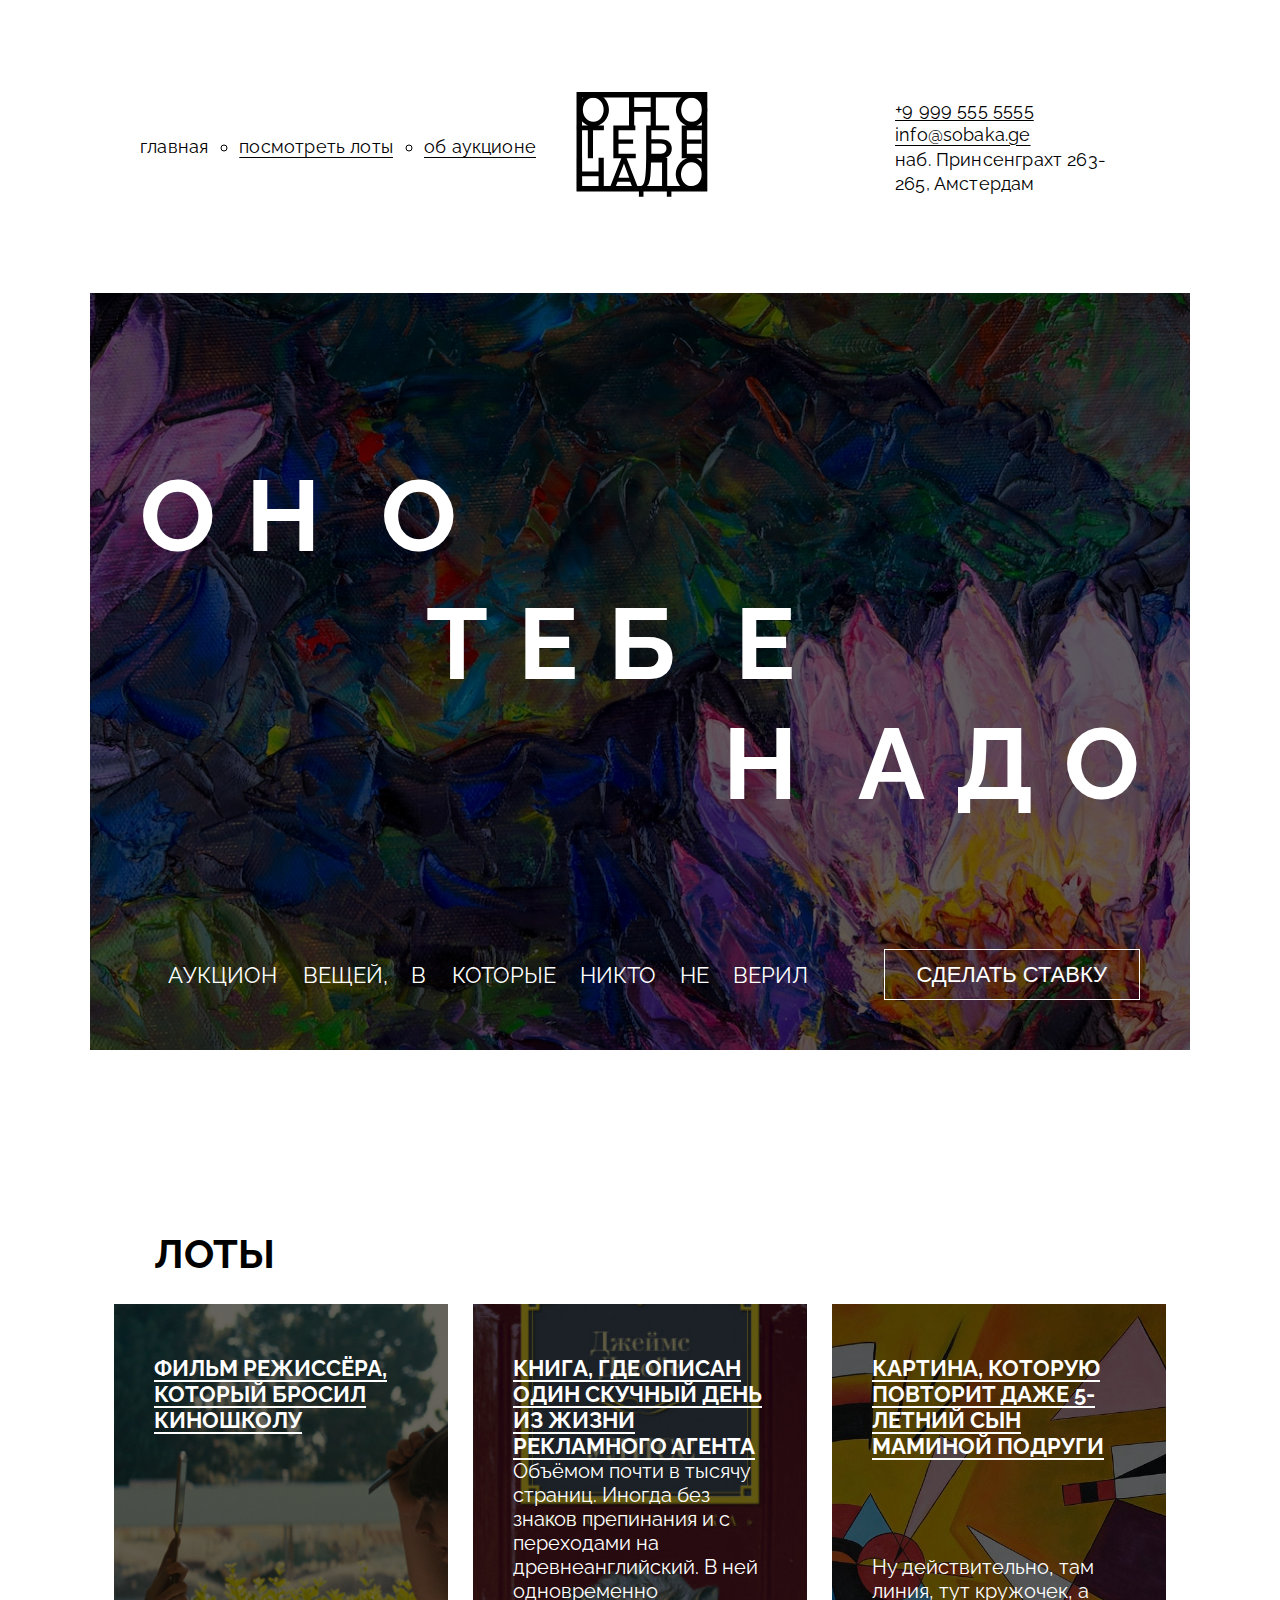
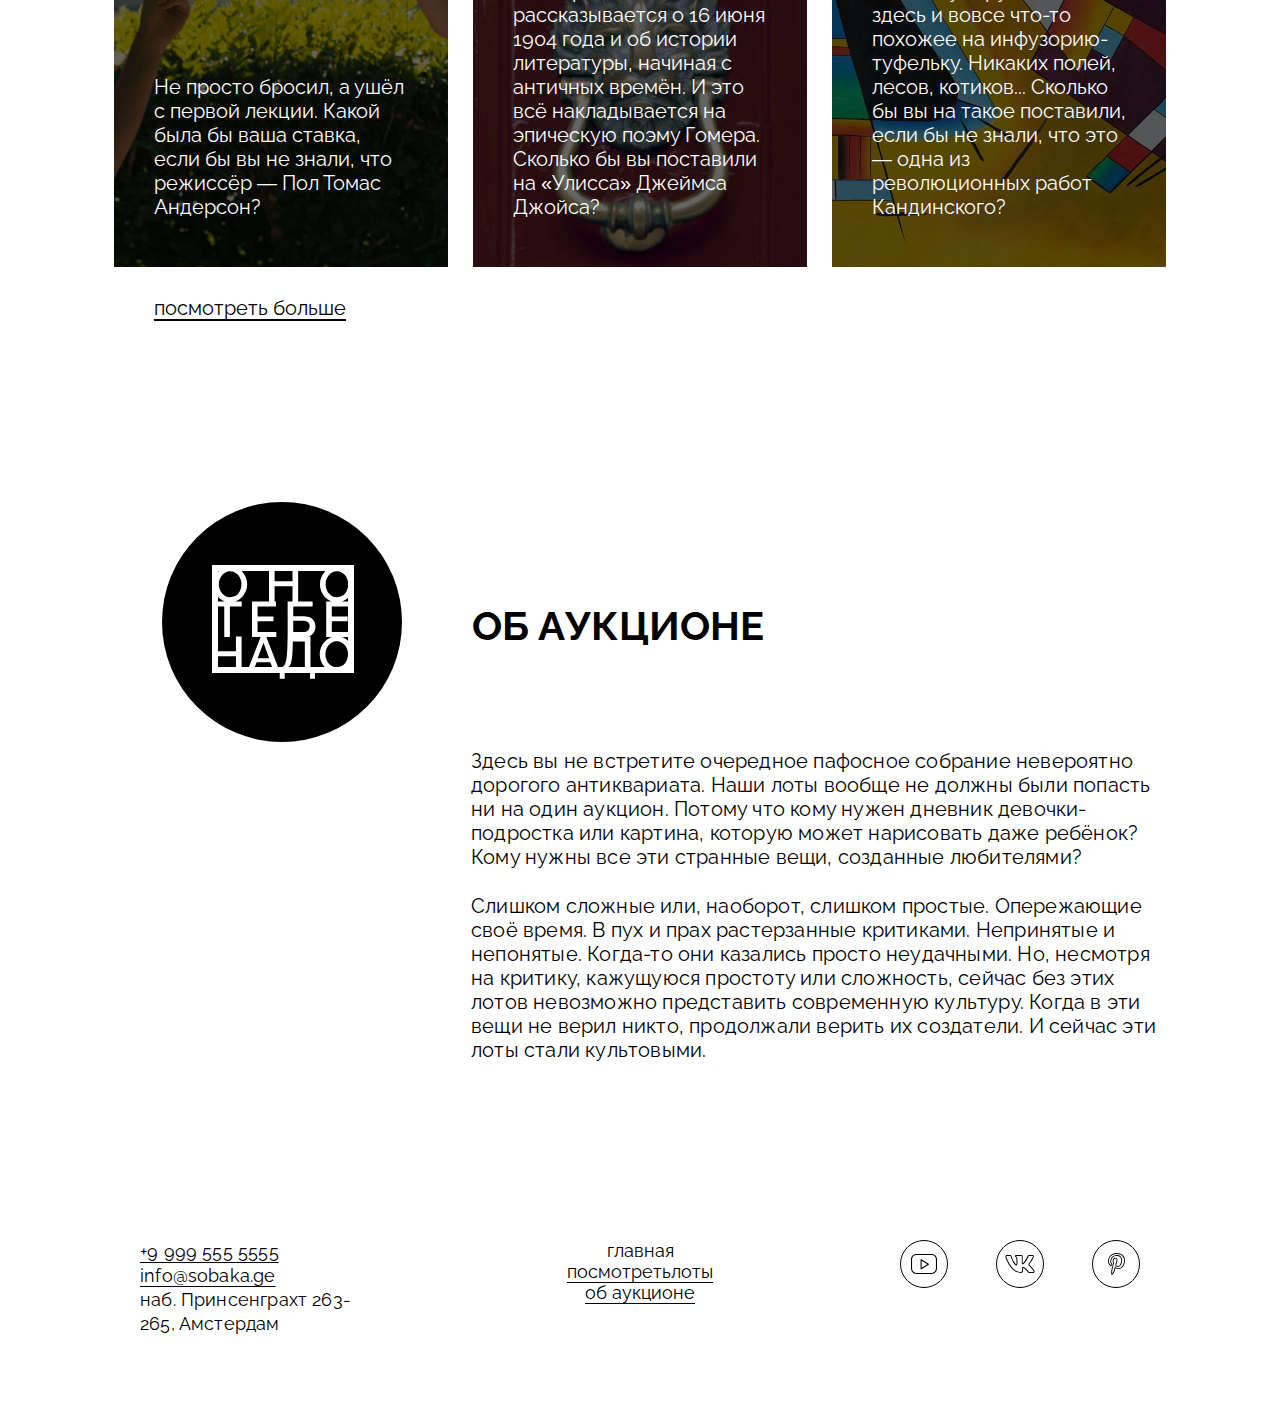
==== ono-tebe-nado/index.html @ 7eee4498 "first project" ====
<!DOCTYPE html>
  <html lang="ru">
    <head>
      <meta charset="UTF-8" />
      <meta http-equiv="X-UA-Compatible" content="IE=edge" />
      <meta name="viewport" content="width=device-width, initial-scale=1.0" />
      <title>Оно тебе надо — аукцион вещей, в которые никто не верил</title>
      <link rel="stylesheet" href="./styles/global.css">
      <link rel="stylesheet" href="./styles/style.css">
      <link rel="stylesheet" href="./fonts/fonts.css">
    </head>
    <body>
      <header class="header">
        <nav class="header_menu">
          <ul class="header_menu-list">
            <li class="header_menu-item header_menu-item_active">
              <a class="header_menu-link" href="#">главная</a>
            </li>
            <li class="header_menu-item">
              <a class="header_menu-link" href="#">посмотреть&nbsp;лоты</a>
            </li>
            <li class="header_menu-item">
              <a class="header_menu-link" href="#">об аукционе</a>
            </li>
          </ul>
        </nav>
      <a class="header_logo">
        <img class="header_logo-image" src="images/logo-black.svg" alt="Логотип">
      </a>
      <address class="address header_contacts">
        <a href="tel:+99995555555">+9 999 555 5555</a>
        <a href="mailto:info@sobaka.ge">info@sobaka.ge</a>
        <p>наб. Принсенграхт 263-<br>265, Амстердам</p>
      </address>
      </header>
      <main class="content">
        <section class="cover">
          <div class="overlay"></div>
          <h1 class="cover_title"> 
            <span class="aligned-text">о<span class="letter-spacing-extended">но</span></span>
            <span class="aligned-text aligned-text_center">те<span class="letter-spacing-extended">бе</span></span>
            <span class="aligned-text aligned-text_right"><span class="letter-spacing-extended">н</span><span>ад</span><span class="no-letter-spacing">о</span></span>
          </h1>
          <div class="cover_description">
            <h4 class="cover_description-text">Аукцион 
              <span class="cover_description-text-center">вещей, в</span>
              <span class="cover_description-text-right">которые никто не верил</span>
            </h4>
            <button class="bet-button">Сделать ставку</button>
          </div>
        </section>
        <section class="lots">
          <h2 class="lots_heading">Лоты</h2>
          <ul class="lots_card-list">
            <li class="lots_card-list-item">
              <a href="#" class="card-link">
                <article class="card card_type_film">
                  <div class="overlay"></div>
                  <h4 class="card_title">Фильм режиссёра, который бросил киношколу</h4>
                  <p class="card_text"> Не просто бросил, а ушёл с первой лекции. Какой была бы ваша ставка, если бы вы не знали, что режиссёр — Пол Томас Андерсон?</p>
                </article> 
              </a>
            </li>
            <li class="lots_card-list-item">
              <a href="#" class="card-link">
                <article class="card card_type_book">
                  <div class="overlay"></div>
                  <h4 class="card_title">Книга, где описан один скучный день из жизни рекламного агента</h4>
                  <p class="card_text">Объёмом почти в тысячу страниц. Иногда без знаков препинания и с переходами на древнеанглийский. В ней одновременно рассказывается о 16 июня 1904 года и об истории литературы, начиная с античных времён. И это всё накладывается на эпическую поэму Гомера. Сколько бы вы поставили на «Улисса» Джеймса Джойса?</p>
                </article>
              </a>
            </li>
            <li class="lots_card-list-item">
              <a href="#" class="card-link">
                <article class="card card_type_picture">
                  <div class="overlay"></div>
                  <h4 class="card_title">Картина, которую повторит даже 5-летний сын маминой подруги</h4>
                  <p class="card_text">Ну действительно, там линия, тут кружочек, а здесь и вовсе что-то похожее на инфузорию-туфельку. Никаких полей, лесов, котиков... Сколько бы вы на такое поставили, если бы не знали, что это — одна из революционных работ Кандинского?</p>
                </article>
              </a>
            </li>
          </ul>
        <a href="#" class="lots_look-more-link">посмотреть больше</a>
        </section>
        <section class="about">
          <div class="about_column">
            <div class="about_logo">
              <img class="about_logo-image" src="./images/logo-white.svg" alt="">
            </div>
            <h2 class="about_text-title">Об аукционе</h2>
              <p class="about_text">Здесь вы не встретите очередное пафосное собрание невероятно дорогого антиквариата.
                Наши лоты вообще не должны были попасть ни на один аукцион.
                Потому что кому нужен дневник девочки-подростка или картина, которую может нарисовать даже ребёнок?
                Кому нужны все эти странные вещи, созданные любителями?
              </p>
              <p class="about_text">Слишком сложные или, наоборот, слишком простые.
                Опережающие своё время. 
                В пух и прах растерзанные критиками. 
                Непринятые и непонятые. Когда-то они казались просто неудачными. 
                Но, несмотря на критику, кажущуюся простоту или сложность, сейчас без этих лотов невозможно представить современную культуру.
                Когда в эти вещи не верил никто, продолжали верить их создатели.
                И сейчас эти лоты стали культовыми. 
              </p>
          </div>
        </section>
      </main>
    
      <footer class="footer">
        <address class="address footer_contacts">
          <a href="tel:+99995555555">+9 999 555 5555</a>
          <a href="mailto:info@sobaka.ge">info@sobaka.ge</a>
          <p>наб. Принсенграхт 263-<br>265, Амстердам</p>
        </address>
        <nav class="footer_menu">
          <ul class="footer_menu-list">
            <li class="footer_menu-item footer_menu-link_active">
              <a class="footer_menu-link" href="#">главная</a>
            </li>
            <li class="footer_menu-item">
              <a class="footer_menu-link" href="#">посмотретьлоты</a>
            </li>
            <li class="footer_menu-item">
              <a class="footer_menu-link" href="#">об аукционе</a>
            </li>
          </ul>
        </nav>
        <div class="footer_social">
          <ul class="footer_social-list">
            <li class="footer_social-list-item">
              <a href="#" class="footer_social-link">
                <img src="./images/yt.svg" alt="you tube" class="footer_social-icon">
              </a>
            </li>
            <li class="footer_social-list-item">
              <a href="#" class="footer_social-link">
                <img src="./images/vk.svg" alt="vk" class="footer_social-icon">
              </a>
            </li>
            <li class="footer_social-list-item">
              <a href="#" class="footer_social-link">
                <img src="./images/pinterest.svg" alt="pinterest" class="footer_social-icon">
              </a>
            </li>
          </ul>
        </div>
        
      </footer>
    </body>
  </html>
---- ono-tebe-nado/styles/global.css ----
*,
*::before,
*::after {
  box-sizing: border-box;
}

body {
  width: 1100px;
  margin: 0 auto;
  font-family: Raleway, sans-serif;
}

h1,
h2,
h3,
h4,
h5,
h6,
p,
ul,
ol,
li,
blockquote {
  margin: 0;
  padding: 0;
}

a {
  color: inherit;
}

img {
  width: 100%;
}
---- ono-tebe-nado/styles/style.css ----
/* место для вашего кода */

/* Header */

.header {
    margin: 92px 24px 45px 24px;
    padding: 0 25px;
    padding-left: 26px;
    padding-right: 25px;
    display: grid;
    grid-template-columns: 1fr min-content 1fr;
    justify-items: stretch;
}
.header_menu {
    display: grid;
}
.header_menu-list{
    display: grid;
    grid-template-rows: 1fr;
    grid-template-columns: 1fr 3fr 3fr;
    column-gap: 31px;
    align-items: center;
    justify-items: stretch;
    list-style: circle;
}
.header_menu-item {
    font-size: 18px;
    line-height: 21.13px;
    text-underline-offset: 4px;
}
.header_menu-link {
    letter-spacing: 0.01em;
}
.header_menu-item_active .header_menu-link{
    text-decoration: none;
}
.header_menu-item:nth-child(1) {
    list-style: none;
}

.header_logo-image {
    width: 148px;
    height: 105px;
}
.header_contacts {
    display: grid;
    justify-content: end;
    align-content: space-around;
    padding: 5px 35px 5px 0;
}
.address {
    letter-spacing: 0.01em;
    text-underline-offset: 4px;
    
    font-size: 18px;
    line-height: 24px;
    font-style: normal;
}

/* Cover section*/

.cover {
    margin-top: 92px;
    margin-bottom: 20px;
    padding: 165px 50px 59px 50px;
    position: relative;
    background: url(../images/cover.jpg) center no-repeat;
    background-size: cover;
    height: 757px;
    color: #FFFFFF;
    display: grid;
    grid-template-rows: 3fr 1fr;
}

.overlay {
    position: absolute;
    inset: 0;
    height: 100%;
    width: 100%;
    z-index: 1;
    background-color: rgba(0, 0, 0, 0.6);
}
.cover_title {
    display: grid;
    grid-template-columns: 1fr;
    grid-template-rows: repeat(3, 115px);
    row-gap: 13px;
    z-index: 3;
    padding-bottom: 120px;
}
.aligned-text {
    line-height: 115px;
    letter-spacing: 0.3em;
    font-size: 100px;
    text-transform: uppercase;
    font-weight: 700;
}
.aligned-text_center {
    text-align: center;
}
.aligned-text_right {
    text-align: right;
    line-height: 100px;
}
.letter-spacing-extended {
    letter-spacing: 0.6em;
}
.no-letter-spacing {
    letter-spacing: normal;
}
.cover_description {
    display: grid;
    grid-template-columns: 3fr auto;
    z-index: 3;
    padding-left: 28px;
}
.cover_description-text {
    padding-top: 12px;
    font-size: 22px;
    text-transform: uppercase;
    font-weight: 400;
    text-align:  left;
    line-height: 28px;
    word-spacing: 20px;
}
.cover_description-text-center {
    word-spacing: 17px; 
}
.cover_description-text-right {
    word-spacing: 18px;
}
.bet-button {
    background-color: transparent;
    font-size: 22px;
    font-weight: 500;
    line-height: 26px;
    text-transform: uppercase;
    text-align: center;
    color: #FFFFFF;
    border: #FFFFFF solid 1px;
    padding: 12px 32px 11px 31px;
}


/* Lots section*/

.lots {
    margin: 180px 24px 90px 24px;
}
.lots_heading {
    font-size: 40px;
    font-weight: 700;
    line-height: 47px;
    text-transform: uppercase;
    padding-left: 40px;
    padding-bottom: 27px;
}

.lots_card-list{
    display: grid;
    grid-template-columns: 1fr 1fr 1fr;
    column-gap: 25px;
    list-style: none;
    margin-bottom: 30px;
}
.card-link {
    color: #FFFFFF;
    text-decoration: none;
}
.card {
    display: grid;
    align-content: space-between;
    padding: 51px 40px 48px 40px;
    position: relative;
}
.card_type_film {
    background: url(../images/card-lot-01.jpg) center no-repeat;
    background-size: cover;
    width: 334px;
    height: 563px;
    
}
.card_type_book {
    background: url(../images/card-lot-02.jpg) center no-repeat;
    background-size: cover;
    width: 334px;
    height: 563px;
}
.card_type_picture {
    background: url(../images/card-lot-03.jpg) center no-repeat;
    background-size: cover;
    width: 334px;
    height: 563px;
}
.card_title {
    position: relative;
    z-index: 3;
    font-size: 22px;
    font-weight: 700;
    line-height: 26px;
    text-transform: uppercase;
    text-decoration: underline;
    text-underline-offset: 4px;
}

.card_text {
    position: relative;
    z-index: 3;
    font-size: 20px;
    font-weight: 400;
    line-height: 24px; 
    text-decoration: none;
}
.lots_look-more-link {
    font-size: 20px;
    font-weight: 400;
    line-height: 23.48px;
    text-underline-offset: 4px;
    padding-left: 40px;
}

/* About section */

.about {
    padding: 37px 24px 13px 25px;
}
.about_column {
    padding-top: 55px;
    display: grid;
    grid-template-columns: 334px 1fr;
    grid-template-rows: auto;
    justify-items: center;
}
.about_logo {
    display: grid;
    justify-content: center;
    align-items: center;
    background-color: black;
    width: 240px;
    height: 240px;
    border-radius: 50%;
}
.about_logo-image {
    max-width: 148px;
    max-height: 114px;  
}
.about_text-title {
    margin: 100px 380px 100px 0 ;
    font-size: 40px;
    font-weight: 700;
    text-transform: uppercase;
}
.about_text {
    display: grid;
    grid-column: 2/3;
    font-size: 20px;
    font-weight: 400;
    line-height: 24px;
    letter-spacing: 0.01em;
    padding-left: 22px;
}
.about_text:first-of-type {
    padding-bottom: 25px;
}


/* Footer */
.footer {
    margin-top: 150px;
    margin-bottom: 80px;
    display: grid;
    grid-template-columns: 1fr min-content 1fr;
    grid-template-rows: 1fr;
    padding: 15px 50px 0 50px;
    align-items: center;
}
.footer_contacts {
    display: grid;
    justify-self: start;
} 
.footer_menu {
    display: grid;
    align-self: start;
}
.footer_menu-list {
    font-style: normal;
    font-weight: 400;
    font-size: 18px;
    line-height: 21px;
    text-align: center; 
}
.footer_menu-item {
    list-style: none;
    text-underline-offset: 4px;
}
.footer_menu-link_active .footer_menu-link {
    text-decoration: none;
}

.footer_social {
    display: grid;
    justify-self: end;
    align-self: start;
}
.footer_social-list {
    display: grid;
    grid-template-rows: 1fr;
    grid-template-columns: 1fr 1fr 1fr;
}
.footer_social-list-item {
    margin-left: 48px;
    list-style: none;
    display: grid;
    justify-content: end;
    justify-self: end;
}
.footer_social-icon {
    width: 48px;
    height: 48px;  
}
---- ono-tebe-nado/fonts/fonts.css ----
@font-face {
  font-family: Raleway;
  src:
    url(./Raleway-Regular.woff2) format('woff2'),
    url(./Raleway-Regular.woff) format('woff');
  font-weight: normal;
  font-display: swap;
}

@font-face {
  font-family: Raleway;
  src:
    url(./Raleway-Bold.woff2) format('woff2'),
    url(./Raleway-Bold.woff) format('woff');
  font-weight: bold;
  font-display: swap;
}
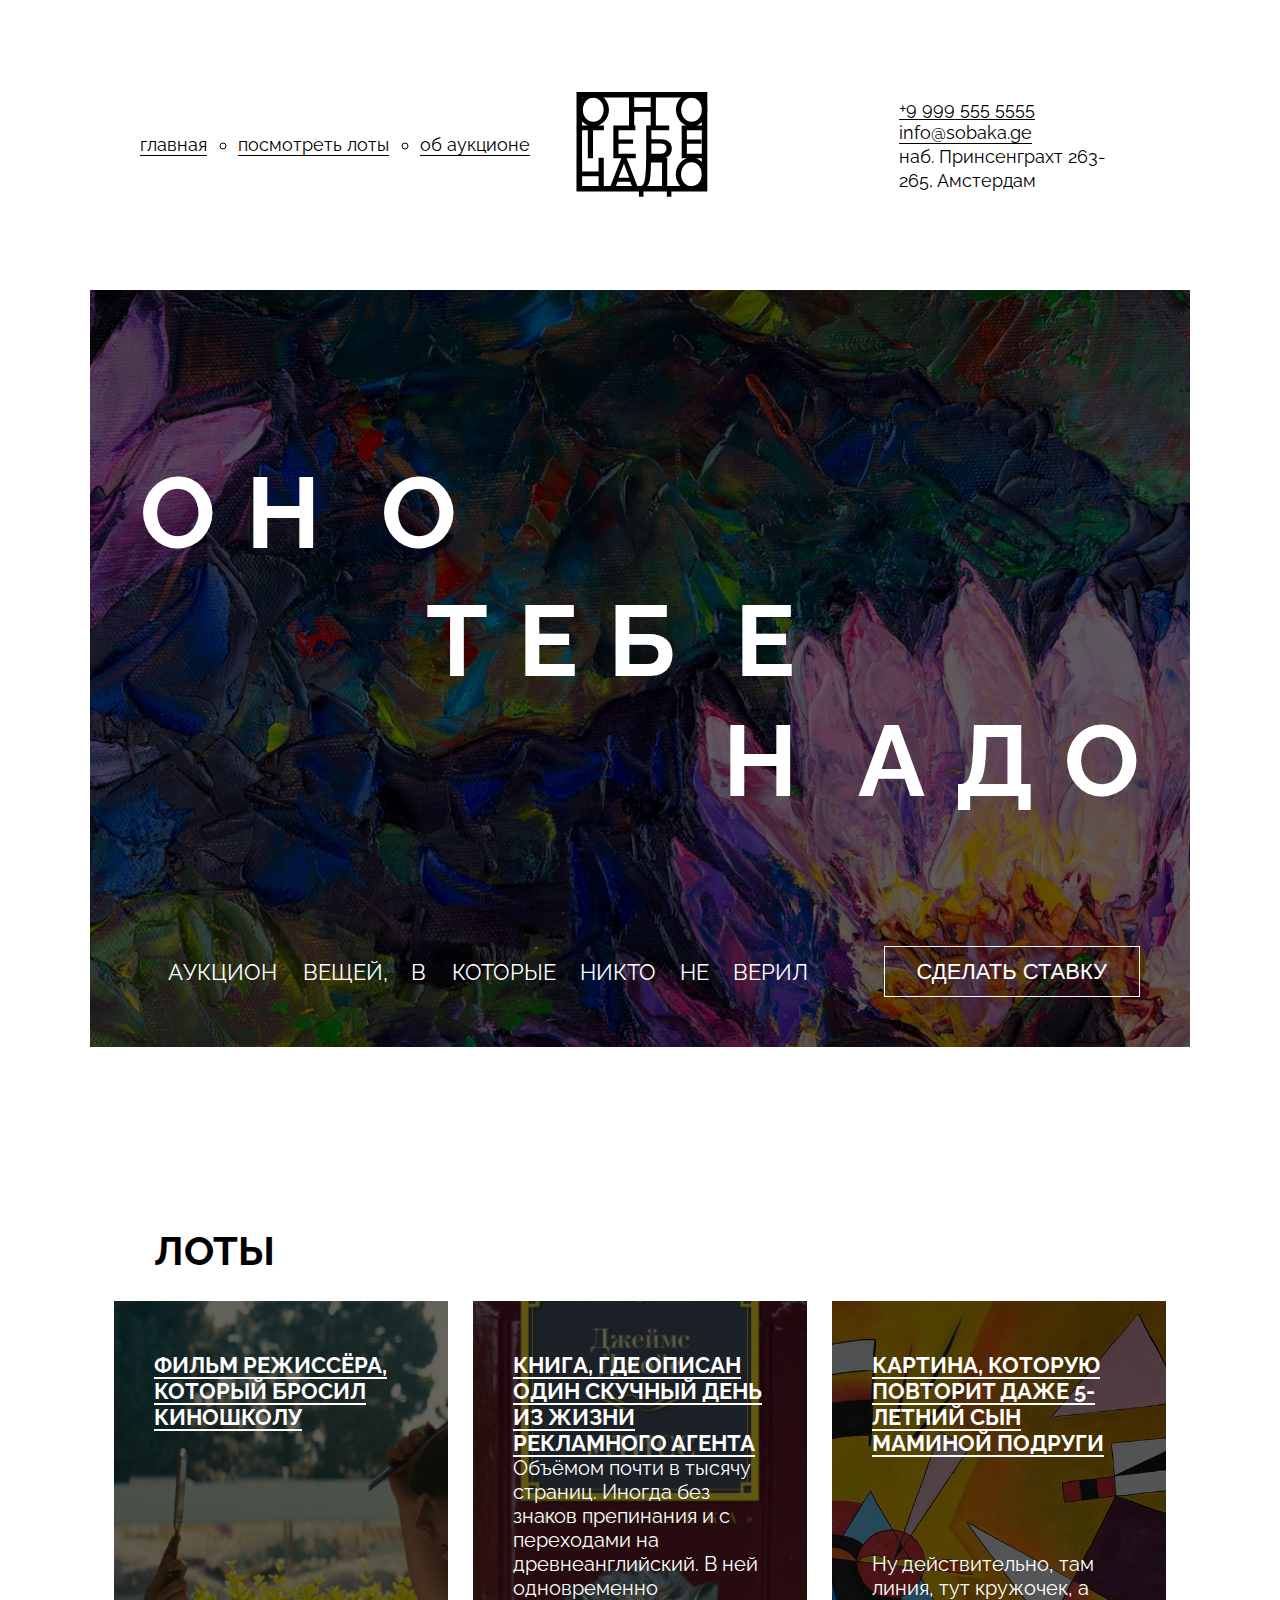
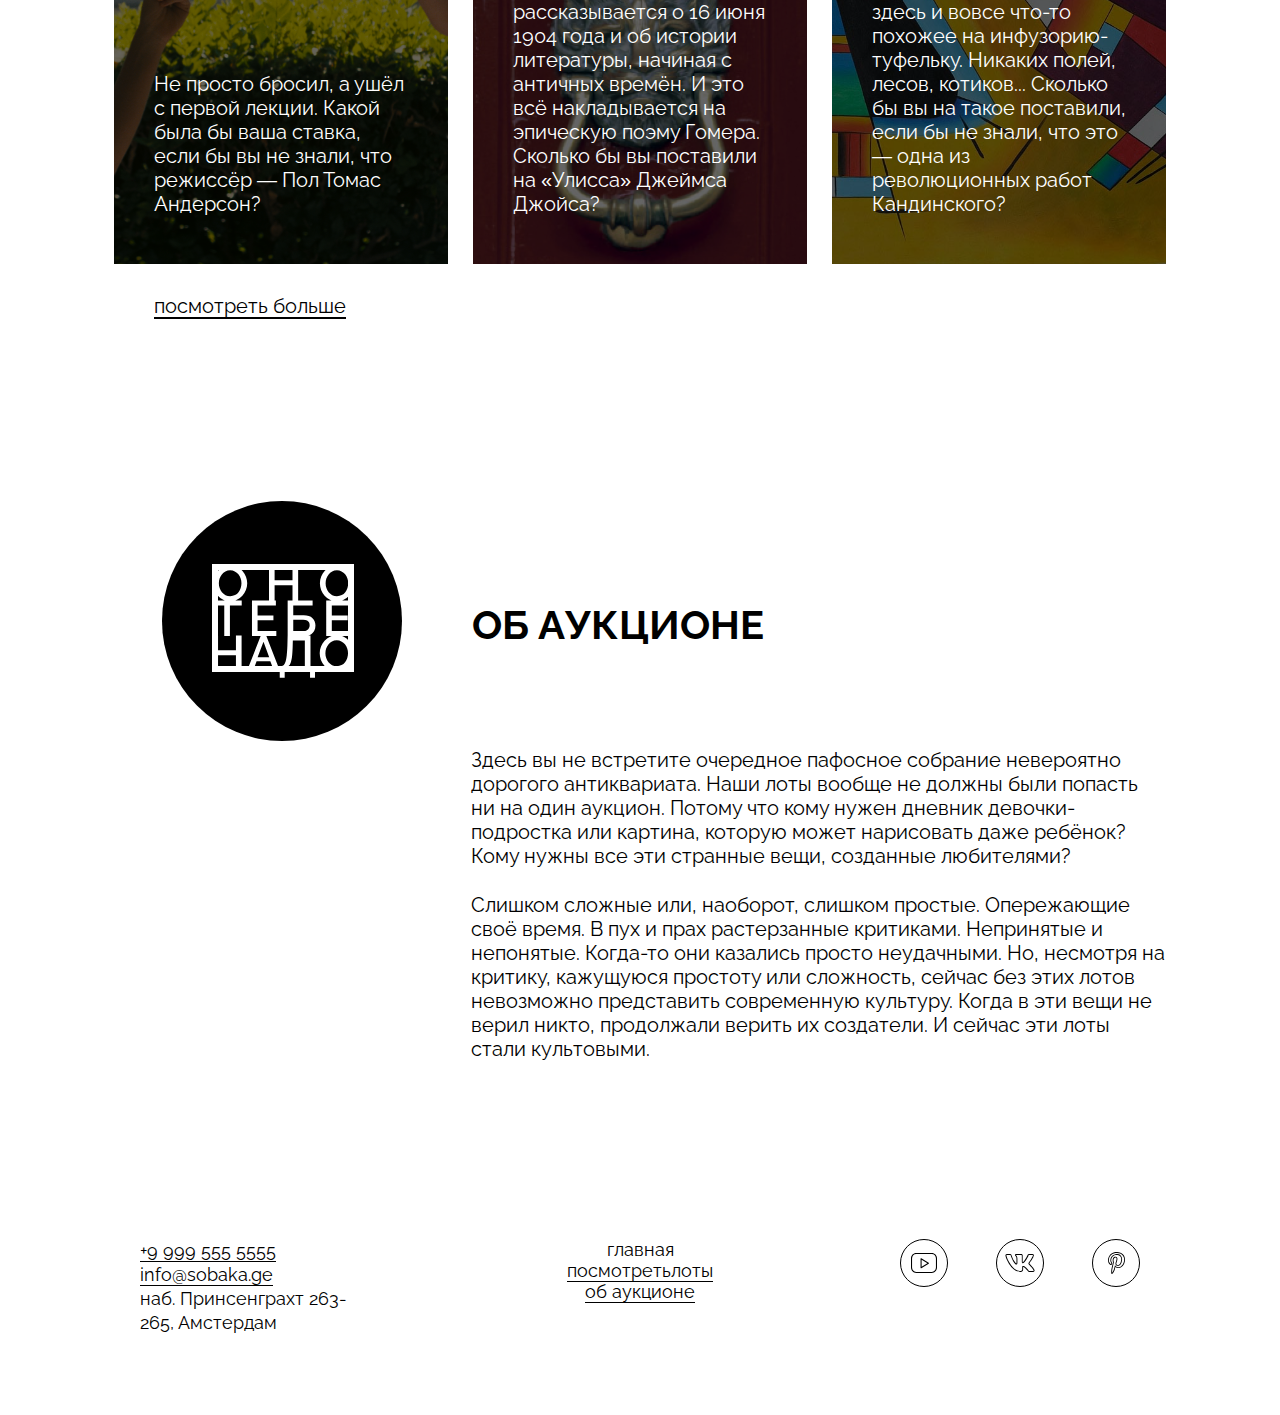
==== commit e5151f82: "after checklist" ====
--- a/ono-tebe-nado/index.html
+++ b/ono-tebe-nado/index.html
@@ -14,18 +14,18 @@
         <nav class="header_menu">
           <ul class="header_menu-list">
             <li class="header_menu-item header_menu-item_active">
-              <a class="header_menu-link" href="#">главная</a>
+              <a href="#">главная</a>
             </li>
             <li class="header_menu-item">
-              <a class="header_menu-link" href="#">посмотреть&nbsp;лоты</a>
+              <a href="#">посмотреть&nbsp;лоты</a>
             </li>
             <li class="header_menu-item">
-              <a class="header_menu-link" href="#">об аукционе</a>
+              <a href="#">об аукционе</a>
             </li>
           </ul>
         </nav>
-      <a class="header_logo">
-        <img class="header_logo-image" src="images/logo-black.svg" alt="Логотип">
+      <a class="header_logo-link">
+        <img src="images/logo-black.svg" alt="Логотип">
       </a>
       <address class="address header_contacts">
         <a href="tel:+99995555555">+9 999 555 5555</a>
@@ -33,7 +33,7 @@
         <p>наб. Принсенграхт 263-<br>265, Амстердам</p>
       </address>
       </header>
-      <main class="content">
+      <main>
         <section class="cover">
           <div class="overlay"></div>
           <h1 class="cover_title"> 
@@ -52,7 +52,7 @@
         <section class="lots">
           <h2 class="lots_heading">Лоты</h2>
           <ul class="lots_card-list">
-            <li class="lots_card-list-item">
+            <li>
               <a href="#" class="card-link">
                 <article class="card card_type_film">
                   <div class="overlay"></div>
@@ -61,7 +61,7 @@
                 </article> 
               </a>
             </li>
-            <li class="lots_card-list-item">
+            <li>
               <a href="#" class="card-link">
                 <article class="card card_type_book">
                   <div class="overlay"></div>
@@ -70,7 +70,7 @@
                 </article>
               </a>
             </li>
-            <li class="lots_card-list-item">
+            <li>
               <a href="#" class="card-link">
                 <article class="card card_type_picture">
                   <div class="overlay"></div>
@@ -128,17 +128,17 @@
           <ul class="footer_social-list">
             <li class="footer_social-list-item">
               <a href="#" class="footer_social-link">
-                <img src="./images/yt.svg" alt="you tube" class="footer_social-icon">
+                <img src="./images/yt.svg" alt="youTube">
               </a>
             </li>
             <li class="footer_social-list-item">
               <a href="#" class="footer_social-link">
-                <img src="./images/vk.svg" alt="vk" class="footer_social-icon">
+                <img src="./images/vk.svg" alt="vk">
               </a>
             </li>
             <li class="footer_social-list-item">
               <a href="#" class="footer_social-link">
-                <img src="./images/pinterest.svg" alt="pinterest" class="footer_social-icon">
+                <img src="./images/pinterest.svg" alt="pinterest">
               </a>
             </li>
           </ul>
--- a/ono-tebe-nado/styles/global.css
+++ b/ono-tebe-nado/styles/global.css
@@ -31,4 +31,5 @@
 
 img {
   width: 100%;
+  height: 100%;
 }
--- a/ono-tebe-nado/styles/style.css
+++ b/ono-tebe-nado/styles/style.css
@@ -14,7 +14,7 @@
 .header_menu {
     display: grid;
 }
-.header_menu-list{
+.header_menu-list {
     display: grid;
     grid-template-rows: 1fr;
     grid-template-columns: 1fr 3fr 3fr;
@@ -28,17 +28,13 @@
     line-height: 21.13px;
     text-underline-offset: 4px;
 }
-.header_menu-link {
-    letter-spacing: 0.01em;
-}
-.header_menu-item_active .header_menu-link{
+.header_menu-item_active .header_menu-link {
     text-decoration: none;
 }
 .header_menu-item:nth-child(1) {
     list-style: none;
 }
-
-.header_logo-image {
+.header_logo-link {
     width: 148px;
     height: 105px;
 }
@@ -49,9 +45,7 @@
     padding: 5px 35px 5px 0;
 }
 .address {
-    letter-spacing: 0.01em;
-    text-underline-offset: 4px;
-    
+    text-underline-offset: 4px;
     font-size: 18px;
     line-height: 24px;
     font-style: normal;
@@ -90,7 +84,7 @@
 }
 .aligned-text {
     line-height: 115px;
-    letter-spacing: 0.3em;
+    letter-spacing: 30px;
     font-size: 100px;
     text-transform: uppercase;
     font-weight: 700;
@@ -103,7 +97,7 @@
     line-height: 100px;
 }
 .letter-spacing-extended {
-    letter-spacing: 0.6em;
+    letter-spacing: 60px;
 }
 .no-letter-spacing {
     letter-spacing: normal;
@@ -156,7 +150,7 @@
     padding-bottom: 27px;
 }
 
-.lots_card-list{
+.lots_card-list {
     display: grid;
     grid-template-columns: 1fr 1fr 1fr;
     column-gap: 25px;
@@ -214,7 +208,7 @@
 .lots_look-more-link {
     font-size: 20px;
     font-weight: 400;
-    line-height: 23.48px;
+    line-height: 25px;
     text-underline-offset: 4px;
     padding-left: 40px;
 }
@@ -256,7 +250,6 @@
     font-size: 20px;
     font-weight: 400;
     line-height: 24px;
-    letter-spacing: 0.01em;
     padding-left: 22px;
 }
 .about_text:first-of-type {
@@ -314,7 +307,7 @@
     justify-content: end;
     justify-self: end;
 }
-.footer_social-icon {
+.footer_social-link {
     width: 48px;
     height: 48px;  
 }
